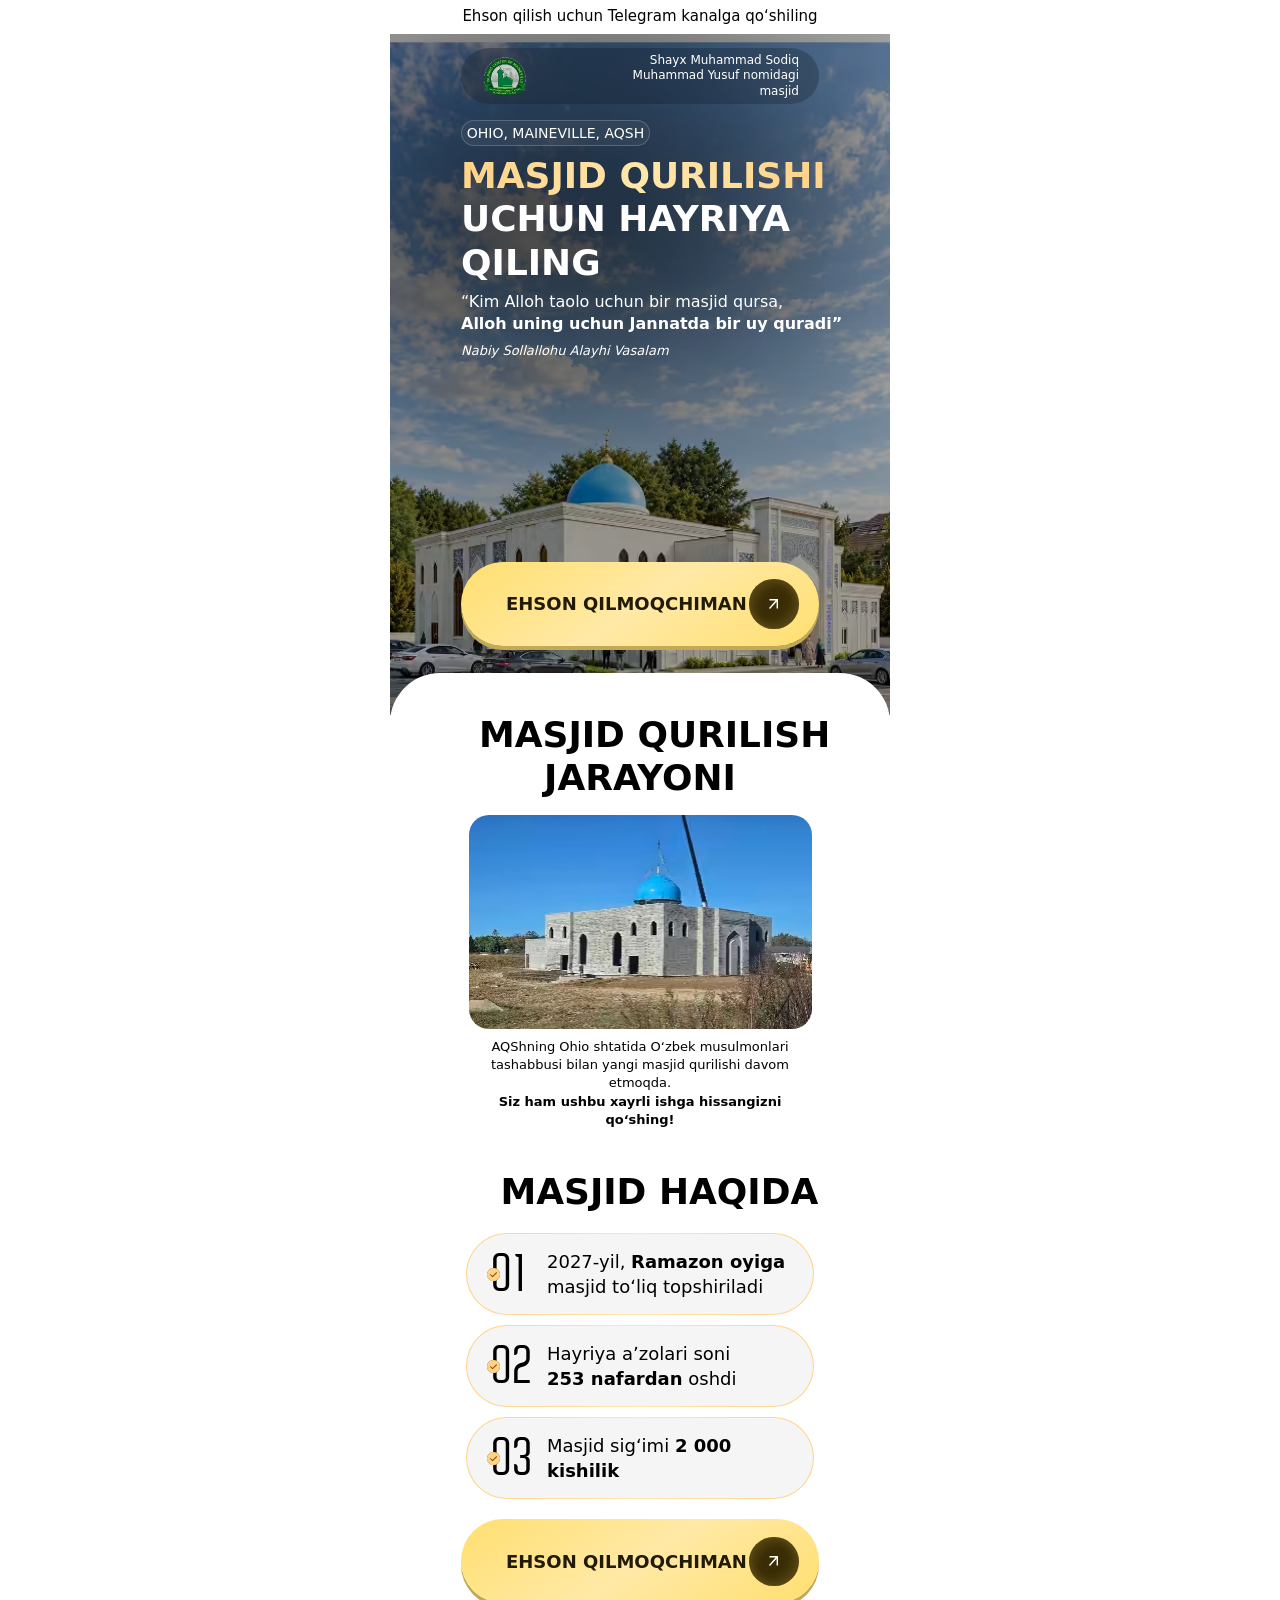
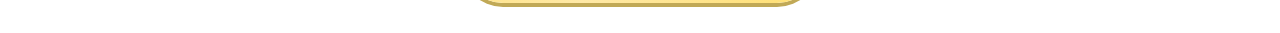
==== a/index.html @ cc2fd06e "Add three Figma donation variants and connect lead forms" ====
<!doctype html>
<html lang="uz">
  <head>
    <meta charset="UTF-8" />
    <meta name="viewport" content="width=device-width, initial-scale=1" />
    <title>Masjid qurilishi uchun hayriya qiling</title>
    <meta name="description" content="Shayx Muhammad Sodiq Muhammad Yusuf nomidagi masjid qurilishiga oʻz hissangizni qoʻshing." />
    <style>
:root{--s:min(.2564102564vw,1px);--accent:#ffdf70}*{margin:0;padding:0;box-sizing:border-box}html{-webkit-text-size-adjust:100%}body{background:#fff;color:#000;font-family:-apple-system,"Segoe UI",Roboto,system-ui,sans-serif;-webkit-font-smoothing:antialiased}.page{position:relative;width:100%;max-width:500px;margin-inline:auto;overflow:hidden}.container{position:relative;width:100%;max-width:390px;margin-inline:auto;padding-inline:calc(16*var(--s))}.announcement{position:relative;z-index:2;display:flex;align-items:center;justify-content:center;min-height:calc(34*var(--s));background:#fff;color:#000;font-size:calc(15*var(--s));font-weight:500;line-height:1.3;white-space:nowrap}.hero{position:relative;isolation:isolate;padding-top:calc(14*var(--s));padding-bottom:calc(27*var(--s));color:#fff}.hero__backdrop{position:absolute;z-index:-2;top:calc(-46*var(--s));left:50%;width:100%;max-width:500px;height:calc(727*var(--s));transform:translateX(-50%);background-image:url(./assets/bg-mosque.avif);background-position:center top;background-repeat:no-repeat;background-size:cover}.hero__shade{position:absolute;z-index:-1;top:calc(13*var(--s));left:calc(50% - 314*var(--s));width:calc(509*var(--s));height:calc(343*var(--s));border-radius:50%;background:rgba(0,0,0,.6);filter:blur(calc(100*var(--s)));pointer-events:none}.brand{display:flex;align-items:center;justify-content:space-between;width:100%;height:calc(56*var(--s));padding-left:calc(23*var(--s));padding-right:calc(20*var(--s));border-radius:calc(100*var(--s));background:rgba(0,0,0,.2);backdrop-filter:blur(calc(20*var(--s)));-webkit-backdrop-filter:blur(calc(20*var(--s)))}.brand__logo{display:block;width:calc(42*var(--s));height:calc(39*var(--s));object-fit:contain}.brand__name{width:calc(188*var(--s));font-size:calc(12*var(--s));font-weight:400;line-height:1.3;text-align:right}.location{display:flex;align-items:center;justify-content:center;width:calc(189*var(--s));height:calc(26*var(--s));margin-top:calc(16*var(--s));border:1px solid rgba(255,255,255,.2);border-radius:calc(50*var(--s));background:rgba(255,255,255,.05);backdrop-filter:blur(calc(10*var(--s)));-webkit-backdrop-filter:blur(calc(10*var(--s)));font-size:calc(14*var(--s));font-weight:400;line-height:1;text-transform:uppercase}.hero__title{width:calc(322*var(--s));height:calc(129*var(--s));margin-top:calc(8*var(--s));font-size:calc(35.91222763*var(--s));font-weight:700;line-height:1.21;text-transform:uppercase;letter-spacing:0;white-space:nowrap}.hero__title span{background:linear-gradient(90deg,#ffd287 0%,#ffe7ab 50%,#ffd287 100%);background-clip:text;-webkit-background-clip:text;color:transparent}.hero__quote{margin-top:calc(8*var(--s));font-size:calc(16*var(--s));font-weight:400;line-height:calc(22*var(--s));white-space:nowrap}.hero__quote strong{font-weight:700}.hero__attribution{height:calc(13*var(--s));margin-top:calc(9*var(--s));font-size:calc(13*var(--s));font-weight:300;font-style:italic;line-height:1}.donate-button{display:flex;align-items:center;justify-content:space-between;width:100%;height:calc(84*var(--s));padding-left:calc(45*var(--s));padding-right:calc(20.5068*var(--s));border:0;border-radius:calc(100*var(--s));background:linear-gradient(145deg,#ffdf70 0%,#ffe9a6 50%,#ffdf70 100%);box-shadow:0 calc(4*var(--s)) 0 #c1a956;color:#211a04;font:inherit;cursor:pointer}.donate-button:focus-visible{outline:3px solid #fff;outline-offset:4px}.donate-button:active{transform:translateY(calc(2*var(--s)));box-shadow:0 calc(2*var(--s)) 0 #c1a956}.donate-button__label{font-size:calc(18*var(--s));font-weight:700;line-height:1.283333;text-transform:uppercase;white-space:nowrap}.donate-button__icon{display:flex;align-items:center;justify-content:center;flex:none;width:calc(49.084629*var(--s));height:calc(49.084629*var(--s));border-radius:50%;background:#3a2d05;box-shadow:inset calc(4.35277*var(--s)) calc(4.35277*var(--s)) calc(10.88193*var(--s)) rgba(255,223,112,.15),inset calc(-4.35277*var(--s)) calc(-4.35277*var(--s)) calc(10.88193*var(--s)) rgba(255,223,112,.15)}.donate-button__icon img{display:block;width:calc(9.0419*var(--s));height:calc(9.68776*var(--s))}.hero__button{margin-top:calc(205*var(--s))}.construction{position:relative;z-index:1;padding-top:calc(40*var(--s));border-radius:calc(50*var(--s)) calc(50*var(--s)) 0 0;background:#fff}
    </style>
    <link rel="stylesheet" href="./css/main.css" media="print" onload="this.media='all'" />
    <noscript>
      <link rel="stylesheet" href="./css/main.css" />
    </noscript>
  </head>
  <body>
    <main class="page">
      <p class="announcement">Ehson qilish uchun Telegram kanalga qoʻshiling</p>
      <section class="hero" aria-labelledby="hero-title">
        <div class="hero__backdrop" role="img" aria-label="Shayx Muhammad Sodiq Muhammad Yusuf nomidagi masjid loyihasi"></div>
        <div class="hero__shade" aria-hidden="true"></div>
        <div class="container hero__content">
          <div class="brand">
            <img class="brand__logo" src="./assets/logo.avif" width="42" height="39" loading="lazy" decoding="async" alt="Masjid ramzi" />
            <p class="brand__name">Shayx Muhammad Sodiq<br>Muhammad Yusuf nomidagi masjid</p>
          </div>
          <p class="location">Ohio, Maineville, Aqsh</p>
          <h1 class="hero__title" id="hero-title"><span>Masjid qurilishi</span><br>uchun hayriya<br>qiling</h1>
          <p class="hero__quote">“Kim Alloh taolo uchun bir masjid qursa,<br><strong>Alloh uning uchun Jannatda bir uy quradi”</strong></p>
          <p class="hero__attribution">Nabiy Sollallohu Alayhi Vasalam</p>
          <button type="button" class="donate-button hero__button registerBtn" aria-haspopup="dialog" aria-controls="registrationModal">
            <span class="donate-button__label">Ehson qilmoqchiman</span>
            <span class="donate-button__icon" aria-hidden="true"><img src="./assets/cta-arrow.svg" width="9" height="10" loading="lazy" decoding="async" alt="" /></span>
          </button>
        </div>
      </section>
      <section class="construction" aria-labelledby="construction-title">
        <div class="container">
          <h2 class="section-title construction__title" id="construction-title">Masjid qurilish<br>jarayoni</h2>
          <img class="construction__image" src="./assets/construction.avif" width="343" height="214" loading="lazy" decoding="async" alt="Qurilayotgan masjidning koʻk gumbazi va tashqi devorlari" />
          <p class="construction__caption">AQShning Ohio shtatida Oʻzbek musulmonlari tashabbusi bilan yangi masjid qurilishi davom etmoqda.<br><strong>Siz ham ushbu xayrli ishga hissangizni qoʻshing!</strong></p>
        </div>
      </section>
      <section class="about" aria-labelledby="about-title">
        <div class="container">
          <h2 class="section-title about__title" id="about-title">Masjid haqida</h2>
          <ol class="about-list">
            <li class="about-list__item">
              <span class="about-list__number" aria-hidden="true">01</span>
              <img class="about-list__check" src="./assets/check.svg" width="13" height="13" loading="lazy" decoding="async" alt="" />
              <p class="about-list__text">2027-yil, <strong>Ramazon oyiga</strong><br>masjid toʻliq topshiriladi</p>
            </li>
            <li class="about-list__item">
              <span class="about-list__number" aria-hidden="true">02</span>
              <img class="about-list__check" src="./assets/check.svg" width="13" height="13" loading="lazy" decoding="async" alt="" />
              <p class="about-list__text">Hayriya aʼzolari soni<br><strong>253 nafardan</strong> oshdi</p>
            </li>
            <li class="about-list__item">
              <span class="about-list__number" aria-hidden="true">03</span>
              <img class="about-list__check" src="./assets/check.svg" width="13" height="13" loading="lazy" decoding="async" alt="" />
              <p class="about-list__text">Masjid sigʻimi <strong>2 000 kishilik</strong></p>
            </li>
          </ol>
          <button type="button" class="donate-button about__button registerBtn" aria-haspopup="dialog" aria-controls="registrationModal">
            <span class="donate-button__label">Ehson qilmoqchiman</span>
            <span class="donate-button__icon" aria-hidden="true"><img src="./assets/cta-arrow.svg" width="9" height="10" loading="lazy" decoding="async" alt="" /></span>
          </button>
        </div>
      </section>
    </main>
  <div id="registrationModal" class="homeModal" role="dialog" aria-modal="true" aria-labelledby="registrationTitle" style="display: none">
    <div class="homeModalOverlay"></div>
    <div class="homeFormContainer">
      <button type="button" class="closeButton" id="closeModalBtn" aria-label="Yopish">
        <svg width="16" height="16" viewBox="0 0 12 12" fill="none" aria-hidden="true">
          <path d="M1 11L11 1M1 1.00001L11 11" stroke="currentColor" stroke-width="1.5" stroke-linecap="round" />
        </svg>
      </button>
      <div class="homeFormTop">
        <h2 class="homeFormTopTitle" id="registrationTitle">Roʻyxatdan oʻtish uchun maʼlumotlaringizni kiriting!</h2>
      </div>
      <form id="registrationForm" name="contact-form" novalidate>
        <div class="HomeFormRow">
          <label class="HomeFormRowLabel" for="name">Ism va familiyangiz:</label>
          <input class="HomeFormRowInput" type="text" id="name" name="name" placeholder="Ism va familiyangizni kiriting" autocomplete="name" maxlength="120" required aria-describedby="nameError" />
          <p class="homeFormErrorText" id="nameError" style="display: none" role="alert">Ism va familiyangizni kiriting!</p>
        </div>
        <div class="HomeFormRow">
          <label class="HomeFormRowLabel" for="phone">Telefon raqamingiz:</label>
          <div class="phone-input-container">
            <button type="button" class="selected-country" id="selectedCountry" aria-label="Davlat kodini tanlash" aria-expanded="false" aria-controls="countryDropdown">
              <span class="selected-flag" id="selectedCountryFlag">🇺🇿</span>
              <svg id="dropdownIcon" width="16" height="16" viewBox="0 0 24 24" fill="none" stroke="currentColor" stroke-width="2" stroke-linecap="round" stroke-linejoin="round" aria-hidden="true">
                <polyline points="6 9 12 15 18 9" />
              </svg>
              <span class="selected-code" id="selectedCountryCodeText">+998</span>
            </button>
            <div class="country-dropdown" id="countryDropdown" style="display: none"></div>
            <div class="phone-field">
              <input class="HomeFormRowInput phone-input" type="tel" id="phone" name="phone" inputmode="tel" placeholder="88 888 88 88" autocomplete="tel" required aria-describedby="phoneError" style="border: none; background-color: transparent; padding-left: 5px" />
            </div>
          </div>
          <p class="homeFormErrorText" id="phoneError" style="display: none" role="alert">Telefon raqam mos emas!</p>
        </div>
        <p class="homeFormErrorText" id="storageError" style="display: none" role="alert">Maʼlumotni saqlab boʻlmadi. Brauzer xotirasiga ruxsat berib, qayta urinib koʻring.</p>
        <button type="submit" class="HomeFormBtn" id="submitBtn">DAVOM ETISH</button>
      </form>
    </div>
  </div>

  <script defer src="../js/phoneFormatter.js"></script>
  <script defer src="../js/app.js"></script>

  </body>
</html>
---- a/css/main.css ----
@font-face{font-family:BuyanRegular;src:url(../fonts/buyan-regular.woff2) format("woff2");font-style:normal;font-weight:400;font-display:swap}@font-face{font-family:"BuyanRegular Fallback";src:local("Arial"),local("Roboto"),local("Helvetica");size-adjust:78.0%;ascent-override:106.9%;descent-override:21.4%;line-gap-override:0%}.section-title{font-size:calc(35.91222763*var(--s));font-weight:700;line-height:1.21;text-align:center;text-transform:uppercase;letter-spacing:0}.construction__title{width:calc(322*var(--s));margin-inline:auto;height:calc(86*var(--s));margin-bottom:calc(16*var(--s));white-space:nowrap}.construction__image{display:block;width:calc(343*var(--s));height:calc(214.375*var(--s));margin-inline:auto;border-radius:calc(20*var(--s));object-fit:cover}.construction__caption{width:calc(328*var(--s));min-height:calc(54.6*var(--s));margin:calc(8.625*var(--s)) auto 0;font-size:calc(13*var(--s));font-weight:400;line-height:1.4;text-align:center}.construction__caption strong{font-weight:700}.about{position:relative;z-index:1;padding-top:calc(41.4*var(--s));padding-bottom:calc(30*var(--s));background:#fff}.about__title{width:calc(279*var(--s));margin-inline:auto;height:calc(43*var(--s));margin-bottom:calc(20*var(--s));white-space:nowrap}.about-list{display:flex;flex-direction:column;gap:calc(10*var(--s));width:calc(348*var(--s));margin-inline:auto;list-style:none}.about-list__item{position:relative;display:grid;grid-template-columns:calc(56*var(--s)) 1fr;align-items:center;height:calc(82*var(--s));padding-left:calc(24*var(--s));padding-right:calc(10*var(--s));border:1px solid transparent;border-radius:calc(50*var(--s));background:linear-gradient(#f5f5f5,#f5f5f5) padding-box,linear-gradient(90deg,#ffd287,#ffe7ab 50%,#ffd287) border-box}.about-list__number{font-family:BuyanRegular,"BuyanRegular Fallback",sans-serif;font-size:calc(52*var(--s));font-weight:400;line-height:1;letter-spacing:calc(1.04*var(--s))}.about-list__item:first-child .about-list__number{letter-spacing:calc(2.08*var(--s))}.about-list__check{width:calc(13*var(--s));height:calc(13*var(--s));position:absolute;left:calc(20*var(--s));top:calc(34*var(--s));display:block}.about-list__text{font-size:calc(18*var(--s));font-weight:400;line-height:1.4}.about-list__text strong{font-weight:700}.about__button{margin-top:calc(20*var(--s))}.about__button:focus-visible{outline-color:#9a7500}.homeModal,.homeModalOverlay{position:fixed;top:0;left:0;width:100%;height:100vh}.homeModal{z-index:30;display:flex;justify-content:center;align-items:center}.homeModalOverlay{background-color:rgba(0,0,0,.3);backdrop-filter:blur(5px)}.homeFormContainer{position:fixed;top:50%;left:50%;transform:translate(-50%,-50%);z-index:30;width:100%;max-width:520px;margin:0 20px;padding:20px 40px 40px;background-color:#fff;color:#000;border-radius:8px;box-shadow:0 4px 12px rgba(0,0,0,.1)}.homeFormTop{display:flex;justify-content:space-between}.homeFormTopTitle{margin:0 auto 20px;font-family:system-ui,-apple-system,BlinkMacSystemFont,"Segoe UI",sans-serif;font-size:clamp(21px,6.6vw,24px);font-weight:600;text-align:center;color:#000}.closeButton{position:absolute;top:20px;right:20px;display:flex;justify-content:center;align-items:center;padding:4px;background:0 0;border:none;color:#000;cursor:pointer}.homeFormErrorText{margin-bottom:12px;padding:5px 0;font-family:system-ui,-apple-system,BlinkMacSystemFont,"Segoe UI",sans-serif;font-size:14px;color:#e53e3e}.HomeFormRowInput,.HomeFormRowLabel{font-family:system-ui,-apple-system,BlinkMacSystemFont,"Segoe UI",sans-serif;font-size:18px}.HomeFormRow{margin-bottom:20px}.HomeFormRowLabel{display:block;margin-bottom:6px;color:#000}.HomeFormRowInput{width:100%;height:50px;min-height:48px;padding:10px 16px;border:1px solid #c9c9c9;border-radius:6px;background-color:#f3f7f8;font-weight:400;outline:0;transition:border-color .2s}.HomeFormRowInput:focus{border-color:#ffdf70}.HomeFormRowInput::placeholder{color:#aaa}.HomeFormBtn{position:relative;display:flex;align-items:center;justify-content:center;width:100%;height:60px;border:none;border-radius:10px;background-color:#ffdf70;color:#211a04;font-family:sans-serif;font-size:28px;font-weight:700;text-transform:uppercase;cursor:pointer;transition:.3s}.phone-input-container{position:relative;display:flex;align-items:center;border:1px solid #c9c9c9;border-radius:6px;background-color:transparent}.phone-input-container:focus-within{border-color:#ffdf70}.phone-field{flex:1}.selected-code{display:flex;margin-left:10px}.selected-country{display:flex;align-items:center;min-height:50px;min-width:max-content;padding:10px 0 10px 10px;border:none;border-radius:6px;background-color:transparent;font-family:sans-serif!important;font-size:18px;font-weight:400!important;cursor:pointer}.selected-flag,.country-flag{display:inline-block;min-width:22px;text-align:center}.country-dropdown{position:absolute;top:110%;left:0;width:100%;max-height:200px;overflow-y:auto;background-color:#fff;border:1px solid #c9c9c9;border-radius:6px;box-shadow:0 4px 12px rgba(0,0,0,.1);z-index:40;font-family:sans-serif!important;font-weight:400!important}.country-option{display:flex;justify-content:space-between;align-items:center;padding:10px;font-family:sans-serif;font-weight:400!important;cursor:pointer}.country-option:hover{background-color:#f3f7f8}.country-option.selected{background-color:#e6f0fa}@media screen and (max-width:768px){.homeFormContainer{max-width:100%;height:100vh;margin:0;padding:80px 20px 20px;border-radius:6px}.homeFormTopTitle{max-width:408px;margin:0 auto 15px;font-weight:700;text-align:center}.homeFormTop{flex-direction:column;align-items:flex-start}.closeButton{top:0;left:0;width:100%;height:50px;padding-right:20px;justify-content:end;background-color:#000;color:#fff}.homeFormErrorText{margin-bottom:8px;font-size:12px}.HomeFormRowLabel{margin-bottom:6px}.HomeFormRowInput{min-height:40px;padding:0 12px;background-color:transparent}.HomeFormRowInput::placeholder{color:#a3a3a3}.HomeFormBtn{margin-top:24px;font-size:18px;font-weight:700}}@media screen and (max-width:480px){.homeFormContainer{max-width:100%;height:100vh;margin:0;padding:80px 20px 20px;border-radius:6px}.homeFormTopTitle{margin:0 auto 15px;text-align:center}.homeFormErrorText{margin-bottom:8px;font-size:12px}.HomeFormRowLabel{margin-bottom:6px}.HomeFormRowInput{min-height:40px;padding:0 12px;border-radius:10px;background-color:transparent}.HomeFormRowInput::placeholder{color:#a3a3a3}.HomeFormBtn{height:50px;margin-top:24px;padding:10px 0;font-size:16px}}.homeFormContainer{max-height:100vh;max-height:100dvh;overflow-y:auto}.phone-field{min-width:0}.country-option{width:100%;border:0;background:#fff;text-align:left}.country-option:focus-visible,.selected-country:focus-visible,.HomeFormBtn:focus-visible{outline:2px solid #ffdf70;outline-offset:2px}
---- a/css/main.css ----
@font-face{font-family:BuyanRegular;src:url(../fonts/buyan-regular.woff2) format("woff2");font-style:normal;font-weight:400;font-display:swap}@font-face{font-family:"BuyanRegular Fallback";src:local("Arial"),local("Roboto"),local("Helvetica");size-adjust:78.0%;ascent-override:106.9%;descent-override:21.4%;line-gap-override:0%}.section-title{font-size:calc(35.91222763*var(--s));font-weight:700;line-height:1.21;text-align:center;text-transform:uppercase;letter-spacing:0}.construction__title{width:calc(322*var(--s));margin-inline:auto;height:calc(86*var(--s));margin-bottom:calc(16*var(--s));white-space:nowrap}.construction__image{display:block;width:calc(343*var(--s));height:calc(214.375*var(--s));margin-inline:auto;border-radius:calc(20*var(--s));object-fit:cover}.construction__caption{width:calc(328*var(--s));min-height:calc(54.6*var(--s));margin:calc(8.625*var(--s)) auto 0;font-size:calc(13*var(--s));font-weight:400;line-height:1.4;text-align:center}.construction__caption strong{font-weight:700}.about{position:relative;z-index:1;padding-top:calc(41.4*var(--s));padding-bottom:calc(30*var(--s));background:#fff}.about__title{width:calc(279*var(--s));margin-inline:auto;height:calc(43*var(--s));margin-bottom:calc(20*var(--s));white-space:nowrap}.about-list{display:flex;flex-direction:column;gap:calc(10*var(--s));width:calc(348*var(--s));margin-inline:auto;list-style:none}.about-list__item{position:relative;display:grid;grid-template-columns:calc(56*var(--s)) 1fr;align-items:center;height:calc(82*var(--s));padding-left:calc(24*var(--s));padding-right:calc(10*var(--s));border:1px solid transparent;border-radius:calc(50*var(--s));background:linear-gradient(#f5f5f5,#f5f5f5) padding-box,linear-gradient(90deg,#ffd287,#ffe7ab 50%,#ffd287) border-box}.about-list__number{font-family:BuyanRegular,"BuyanRegular Fallback",sans-serif;font-size:calc(52*var(--s));font-weight:400;line-height:1;letter-spacing:calc(1.04*var(--s))}.about-list__item:first-child .about-list__number{letter-spacing:calc(2.08*var(--s))}.about-list__check{width:calc(13*var(--s));height:calc(13*var(--s));position:absolute;left:calc(20*var(--s));top:calc(34*var(--s));display:block}.about-list__text{font-size:calc(18*var(--s));font-weight:400;line-height:1.4}.about-list__text strong{font-weight:700}.about__button{margin-top:calc(20*var(--s))}.about__button:focus-visible{outline-color:#9a7500}.homeModal,.homeModalOverlay{position:fixed;top:0;left:0;width:100%;height:100vh}.homeModal{z-index:30;display:flex;justify-content:center;align-items:center}.homeModalOverlay{background-color:rgba(0,0,0,.3);backdrop-filter:blur(5px)}.homeFormContainer{position:fixed;top:50%;left:50%;transform:translate(-50%,-50%);z-index:30;width:100%;max-width:520px;margin:0 20px;padding:20px 40px 40px;background-color:#fff;color:#000;border-radius:8px;box-shadow:0 4px 12px rgba(0,0,0,.1)}.homeFormTop{display:flex;justify-content:space-between}.homeFormTopTitle{margin:0 auto 20px;font-family:system-ui,-apple-system,BlinkMacSystemFont,"Segoe UI",sans-serif;font-size:clamp(21px,6.6vw,24px);font-weight:600;text-align:center;color:#000}.closeButton{position:absolute;top:20px;right:20px;display:flex;justify-content:center;align-items:center;padding:4px;background:0 0;border:none;color:#000;cursor:pointer}.homeFormErrorText{margin-bottom:12px;padding:5px 0;font-family:system-ui,-apple-system,BlinkMacSystemFont,"Segoe UI",sans-serif;font-size:14px;color:#e53e3e}.HomeFormRowInput,.HomeFormRowLabel{font-family:system-ui,-apple-system,BlinkMacSystemFont,"Segoe UI",sans-serif;font-size:18px}.HomeFormRow{margin-bottom:20px}.HomeFormRowLabel{display:block;margin-bottom:6px;color:#000}.HomeFormRowInput{width:100%;height:50px;min-height:48px;padding:10px 16px;border:1px solid #c9c9c9;border-radius:6px;background-color:#f3f7f8;font-weight:400;outline:0;transition:border-color .2s}.HomeFormRowInput:focus{border-color:#ffdf70}.HomeFormRowInput::placeholder{color:#aaa}.HomeFormBtn{position:relative;display:flex;align-items:center;justify-content:center;width:100%;height:60px;border:none;border-radius:10px;background-color:#ffdf70;color:#211a04;font-family:sans-serif;font-size:28px;font-weight:700;text-transform:uppercase;cursor:pointer;transition:.3s}.phone-input-container{position:relative;display:flex;align-items:center;border:1px solid #c9c9c9;border-radius:6px;background-color:transparent}.phone-input-container:focus-within{border-color:#ffdf70}.phone-field{flex:1}.selected-code{display:flex;margin-left:10px}.selected-country{display:flex;align-items:center;min-height:50px;min-width:max-content;padding:10px 0 10px 10px;border:none;border-radius:6px;background-color:transparent;font-family:sans-serif!important;font-size:18px;font-weight:400!important;cursor:pointer}.selected-flag,.country-flag{display:inline-block;min-width:22px;text-align:center}.country-dropdown{position:absolute;top:110%;left:0;width:100%;max-height:200px;overflow-y:auto;background-color:#fff;border:1px solid #c9c9c9;border-radius:6px;box-shadow:0 4px 12px rgba(0,0,0,.1);z-index:40;font-family:sans-serif!important;font-weight:400!important}.country-option{display:flex;justify-content:space-between;align-items:center;padding:10px;font-family:sans-serif;font-weight:400!important;cursor:pointer}.country-option:hover{background-color:#f3f7f8}.country-option.selected{background-color:#e6f0fa}@media screen and (max-width:768px){.homeFormContainer{max-width:100%;height:100vh;margin:0;padding:80px 20px 20px;border-radius:6px}.homeFormTopTitle{max-width:408px;margin:0 auto 15px;font-weight:700;text-align:center}.homeFormTop{flex-direction:column;align-items:flex-start}.closeButton{top:0;left:0;width:100%;height:50px;padding-right:20px;justify-content:end;background-color:#000;color:#fff}.homeFormErrorText{margin-bottom:8px;font-size:12px}.HomeFormRowLabel{margin-bottom:6px}.HomeFormRowInput{min-height:40px;padding:0 12px;background-color:transparent}.HomeFormRowInput::placeholder{color:#a3a3a3}.HomeFormBtn{margin-top:24px;font-size:18px;font-weight:700}}@media screen and (max-width:480px){.homeFormContainer{max-width:100%;height:100vh;margin:0;padding:80px 20px 20px;border-radius:6px}.homeFormTopTitle{margin:0 auto 15px;text-align:center}.homeFormErrorText{margin-bottom:8px;font-size:12px}.HomeFormRowLabel{margin-bottom:6px}.HomeFormRowInput{min-height:40px;padding:0 12px;border-radius:10px;background-color:transparent}.HomeFormRowInput::placeholder{color:#a3a3a3}.HomeFormBtn{height:50px;margin-top:24px;padding:10px 0;font-size:16px}}.homeFormContainer{max-height:100vh;max-height:100dvh;overflow-y:auto}.phone-field{min-width:0}.country-option{width:100%;border:0;background:#fff;text-align:left}.country-option:focus-visible,.selected-country:focus-visible,.HomeFormBtn:focus-visible{outline:2px solid #ffdf70;outline-offset:2px}
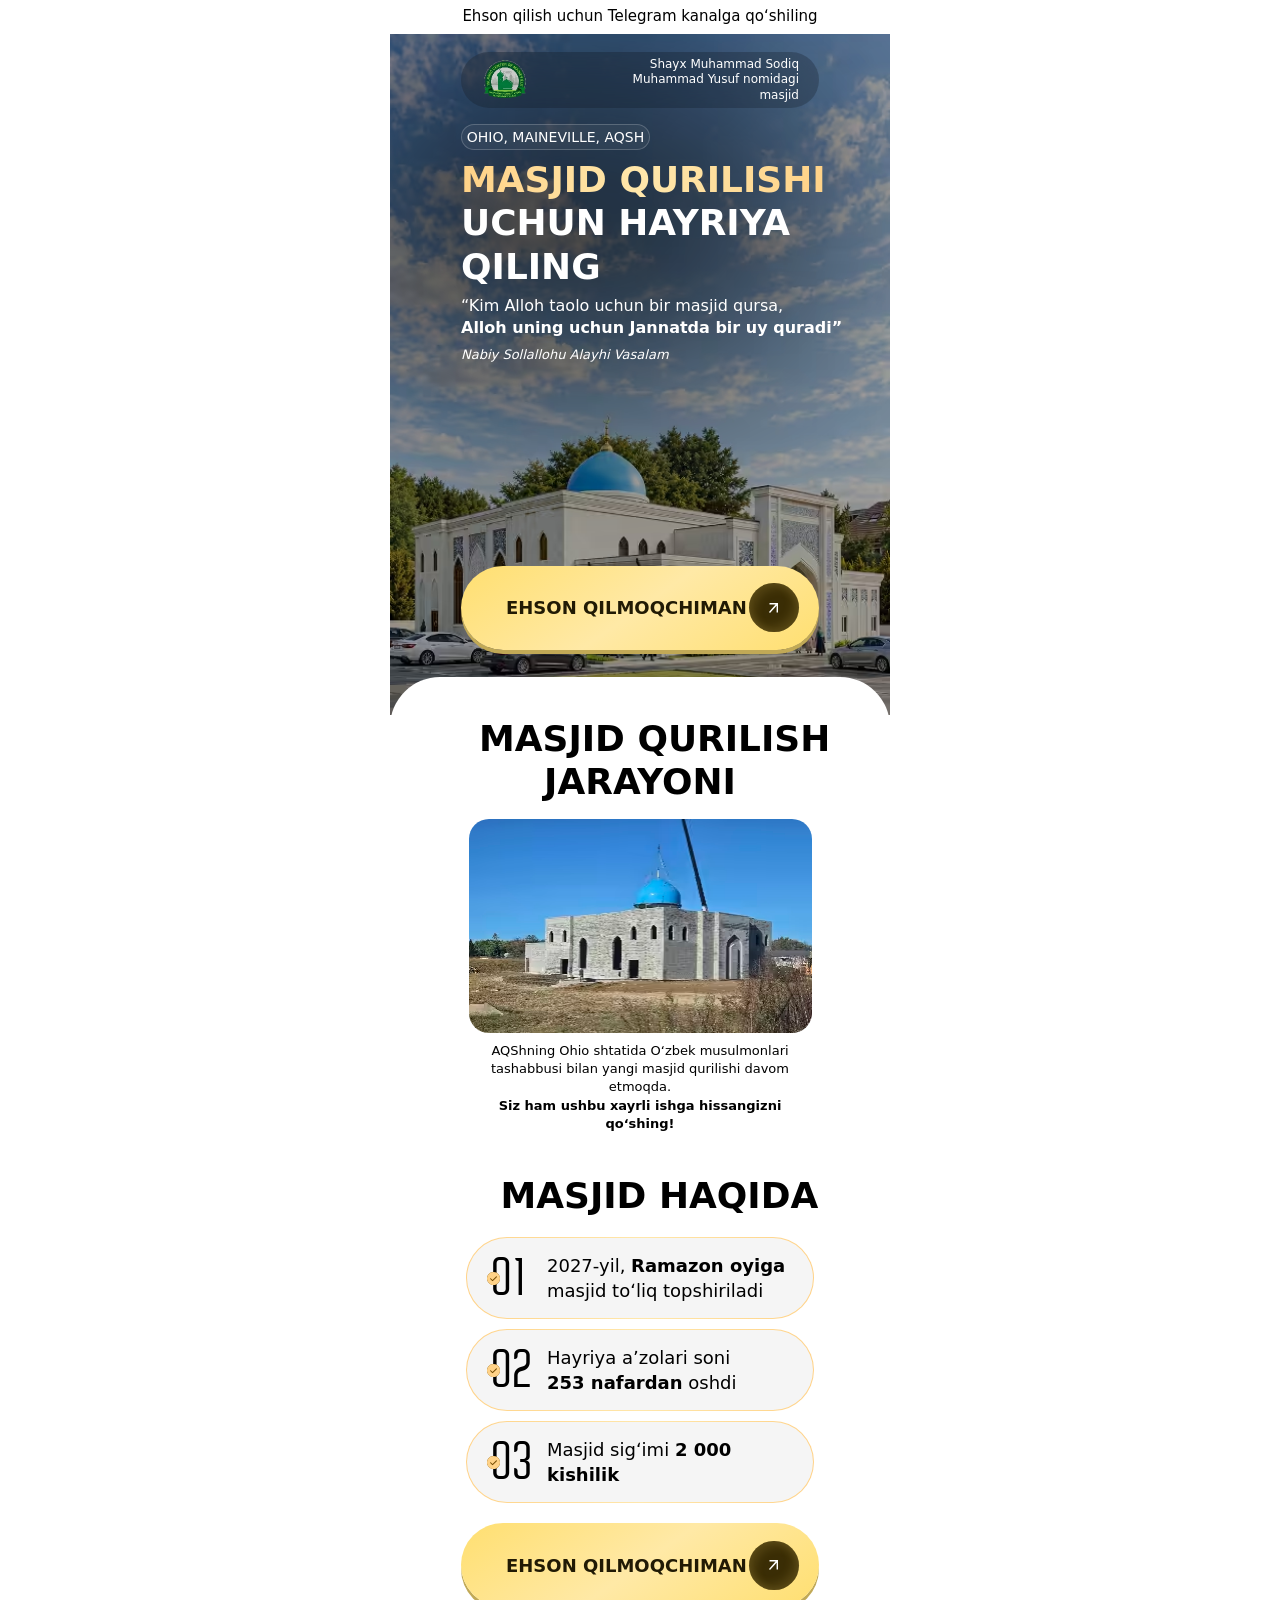
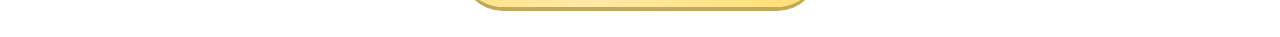
==== commit 6b10cd57: "Align variant A background and header spacing" ====
--- a/a/index.html
+++ b/a/index.html
@@ -6,7 +6,7 @@
     <title>Masjid qurilishi uchun hayriya qiling</title>
     <meta name="description" content="Shayx Muhammad Sodiq Muhammad Yusuf nomidagi masjid qurilishiga oʻz hissangizni qoʻshing." />
     <style>
-:root{--s:min(.2564102564vw,1px);--accent:#ffdf70}*{margin:0;padding:0;box-sizing:border-box}html{-webkit-text-size-adjust:100%}body{background:#fff;color:#000;font-family:-apple-system,"Segoe UI",Roboto,system-ui,sans-serif;-webkit-font-smoothing:antialiased}.page{position:relative;width:100%;max-width:500px;margin-inline:auto;overflow:hidden}.container{position:relative;width:100%;max-width:390px;margin-inline:auto;padding-inline:calc(16*var(--s))}.announcement{position:relative;z-index:2;display:flex;align-items:center;justify-content:center;min-height:calc(34*var(--s));background:#fff;color:#000;font-size:calc(15*var(--s));font-weight:500;line-height:1.3;white-space:nowrap}.hero{position:relative;isolation:isolate;padding-top:calc(14*var(--s));padding-bottom:calc(27*var(--s));color:#fff}.hero__backdrop{position:absolute;z-index:-2;top:calc(-46*var(--s));left:50%;width:100%;max-width:500px;height:calc(727*var(--s));transform:translateX(-50%);background-image:url(./assets/bg-mosque.avif);background-position:center top;background-repeat:no-repeat;background-size:cover}.hero__shade{position:absolute;z-index:-1;top:calc(13*var(--s));left:calc(50% - 314*var(--s));width:calc(509*var(--s));height:calc(343*var(--s));border-radius:50%;background:rgba(0,0,0,.6);filter:blur(calc(100*var(--s)));pointer-events:none}.brand{display:flex;align-items:center;justify-content:space-between;width:100%;height:calc(56*var(--s));padding-left:calc(23*var(--s));padding-right:calc(20*var(--s));border-radius:calc(100*var(--s));background:rgba(0,0,0,.2);backdrop-filter:blur(calc(20*var(--s)));-webkit-backdrop-filter:blur(calc(20*var(--s)))}.brand__logo{display:block;width:calc(42*var(--s));height:calc(39*var(--s));object-fit:contain}.brand__name{width:calc(188*var(--s));font-size:calc(12*var(--s));font-weight:400;line-height:1.3;text-align:right}.location{display:flex;align-items:center;justify-content:center;width:calc(189*var(--s));height:calc(26*var(--s));margin-top:calc(16*var(--s));border:1px solid rgba(255,255,255,.2);border-radius:calc(50*var(--s));background:rgba(255,255,255,.05);backdrop-filter:blur(calc(10*var(--s)));-webkit-backdrop-filter:blur(calc(10*var(--s)));font-size:calc(14*var(--s));font-weight:400;line-height:1;text-transform:uppercase}.hero__title{width:calc(322*var(--s));height:calc(129*var(--s));margin-top:calc(8*var(--s));font-size:calc(35.91222763*var(--s));font-weight:700;line-height:1.21;text-transform:uppercase;letter-spacing:0;white-space:nowrap}.hero__title span{background:linear-gradient(90deg,#ffd287 0%,#ffe7ab 50%,#ffd287 100%);background-clip:text;-webkit-background-clip:text;color:transparent}.hero__quote{margin-top:calc(8*var(--s));font-size:calc(16*var(--s));font-weight:400;line-height:calc(22*var(--s));white-space:nowrap}.hero__quote strong{font-weight:700}.hero__attribution{height:calc(13*var(--s));margin-top:calc(9*var(--s));font-size:calc(13*var(--s));font-weight:300;font-style:italic;line-height:1}.donate-button{display:flex;align-items:center;justify-content:space-between;width:100%;height:calc(84*var(--s));padding-left:calc(45*var(--s));padding-right:calc(20.5068*var(--s));border:0;border-radius:calc(100*var(--s));background:linear-gradient(145deg,#ffdf70 0%,#ffe9a6 50%,#ffdf70 100%);box-shadow:0 calc(4*var(--s)) 0 #c1a956;color:#211a04;font:inherit;cursor:pointer}.donate-button:focus-visible{outline:3px solid #fff;outline-offset:4px}.donate-button:active{transform:translateY(calc(2*var(--s)));box-shadow:0 calc(2*var(--s)) 0 #c1a956}.donate-button__label{font-size:calc(18*var(--s));font-weight:700;line-height:1.283333;text-transform:uppercase;white-space:nowrap}.donate-button__icon{display:flex;align-items:center;justify-content:center;flex:none;width:calc(49.084629*var(--s));height:calc(49.084629*var(--s));border-radius:50%;background:#3a2d05;box-shadow:inset calc(4.35277*var(--s)) calc(4.35277*var(--s)) calc(10.88193*var(--s)) rgba(255,223,112,.15),inset calc(-4.35277*var(--s)) calc(-4.35277*var(--s)) calc(10.88193*var(--s)) rgba(255,223,112,.15)}.donate-button__icon img{display:block;width:calc(9.0419*var(--s));height:calc(9.68776*var(--s))}.hero__button{margin-top:calc(205*var(--s))}.construction{position:relative;z-index:1;padding-top:calc(40*var(--s));border-radius:calc(50*var(--s)) calc(50*var(--s)) 0 0;background:#fff}
+:root{--s:min(.2564102564vw,1px);--accent:#ffdf70}*{margin:0;padding:0;box-sizing:border-box}html{-webkit-text-size-adjust:100%}body{background:#fff;color:#000;font-family:-apple-system,"Segoe UI",Roboto,system-ui,sans-serif;-webkit-font-smoothing:antialiased}.page{position:relative;width:100%;max-width:500px;margin-inline:auto;overflow:clip}.container{position:relative;width:100%;max-width:390px;margin-inline:auto;padding-inline:calc(16*var(--s))}.announcement{position:sticky;top:0;z-index:2;display:flex;align-items:center;justify-content:center;min-height:calc(34*var(--s));background:#fff;color:#000;font-size:calc(15*var(--s));font-weight:500;line-height:1.3;white-space:nowrap}.hero{position:relative;isolation:isolate;padding-top:min(3.5897435897vw,17.948718px);padding-bottom:calc(27*var(--s));color:#fff}.hero__backdrop{--bg-lift:max(0px,calc((min(100vw,500px) - 390px)*.11));position:absolute;z-index:-2;top:calc(-46*var(--s) - var(--bg-lift));left:50%;width:100%;max-width:500px;height:calc(727*var(--s) + var(--bg-lift));transform:translateX(-50%);background-image:url(./assets/bg-mosque.avif);background-position:center top;background-repeat:no-repeat;background-size:cover}.hero__shade{position:absolute;z-index:-1;top:calc(13*var(--s));left:calc(50% - 314*var(--s));width:calc(509*var(--s));height:calc(343*var(--s));border-radius:50%;background:rgba(0,0,0,.6);filter:blur(calc(100*var(--s)));pointer-events:none}.brand{display:flex;align-items:center;justify-content:space-between;width:100%;height:calc(56*var(--s));padding-left:calc(23*var(--s));padding-right:calc(20*var(--s));border-radius:calc(100*var(--s));background:rgba(0,0,0,.2);backdrop-filter:blur(calc(20*var(--s)));-webkit-backdrop-filter:blur(calc(20*var(--s)))}.brand__logo{display:block;width:calc(42*var(--s));height:calc(39*var(--s));object-fit:contain}.brand__name{width:calc(188*var(--s));font-size:calc(12*var(--s));font-weight:400;line-height:1.3;text-align:right}.location{display:flex;align-items:center;justify-content:center;width:calc(189*var(--s));height:calc(26*var(--s));margin-top:calc(16*var(--s));border:1px solid rgba(255,255,255,.2);border-radius:calc(50*var(--s));background:rgba(255,255,255,.05);backdrop-filter:blur(calc(10*var(--s)));-webkit-backdrop-filter:blur(calc(10*var(--s)));font-size:calc(14*var(--s));font-weight:400;line-height:1;text-transform:uppercase}.hero__title{width:calc(322*var(--s));height:calc(129*var(--s));margin-top:calc(8*var(--s));font-size:calc(35.91222763*var(--s));font-weight:700;line-height:1.21;text-transform:uppercase;letter-spacing:0;white-space:nowrap}.hero__title span{background:linear-gradient(90deg,#ffd287 0%,#ffe7ab 50%,#ffd287 100%);background-clip:text;-webkit-background-clip:text;color:transparent}.hero__quote{margin-top:calc(8*var(--s));font-size:calc(16*var(--s));font-weight:400;line-height:calc(22*var(--s));white-space:nowrap}.hero__quote strong{font-weight:700}.hero__attribution{height:calc(13*var(--s));margin-top:calc(9*var(--s));font-size:calc(13*var(--s));font-weight:300;font-style:italic;line-height:1}.donate-button{display:flex;align-items:center;justify-content:space-between;width:100%;height:calc(84*var(--s));padding-left:calc(45*var(--s));padding-right:calc(20.5068*var(--s));border:0;border-radius:calc(100*var(--s));background:linear-gradient(145deg,#ffdf70 0%,#ffe9a6 50%,#ffdf70 100%);box-shadow:0 calc(4*var(--s)) 0 #c1a956;color:#211a04;font:inherit;cursor:pointer}.donate-button:focus-visible{outline:3px solid #fff;outline-offset:4px}.donate-button:active{transform:translateY(calc(2*var(--s)));box-shadow:0 calc(2*var(--s)) 0 #c1a956}.donate-button__label{font-size:calc(18*var(--s));font-weight:700;line-height:1.283333;text-transform:uppercase;white-space:nowrap}.donate-button__icon{display:flex;align-items:center;justify-content:center;flex:none;width:calc(49.084629*var(--s));height:calc(49.084629*var(--s));border-radius:50%;background:#3a2d05;box-shadow:inset calc(4.35277*var(--s)) calc(4.35277*var(--s)) calc(10.88193*var(--s)) rgba(255,223,112,.15),inset calc(-4.35277*var(--s)) calc(-4.35277*var(--s)) calc(10.88193*var(--s)) rgba(255,223,112,.15)}.donate-button__icon img{display:block;width:calc(9.0419*var(--s));height:calc(9.68776*var(--s))}.hero__button{margin-top:calc(205*var(--s))}.construction{position:relative;z-index:1;padding-top:calc(40*var(--s));border-radius:calc(50*var(--s)) calc(50*var(--s)) 0 0;background:#fff}
     </style>
     <link rel="stylesheet" href="./css/main.css" media="print" onload="this.media='all'" />
     <noscript>
